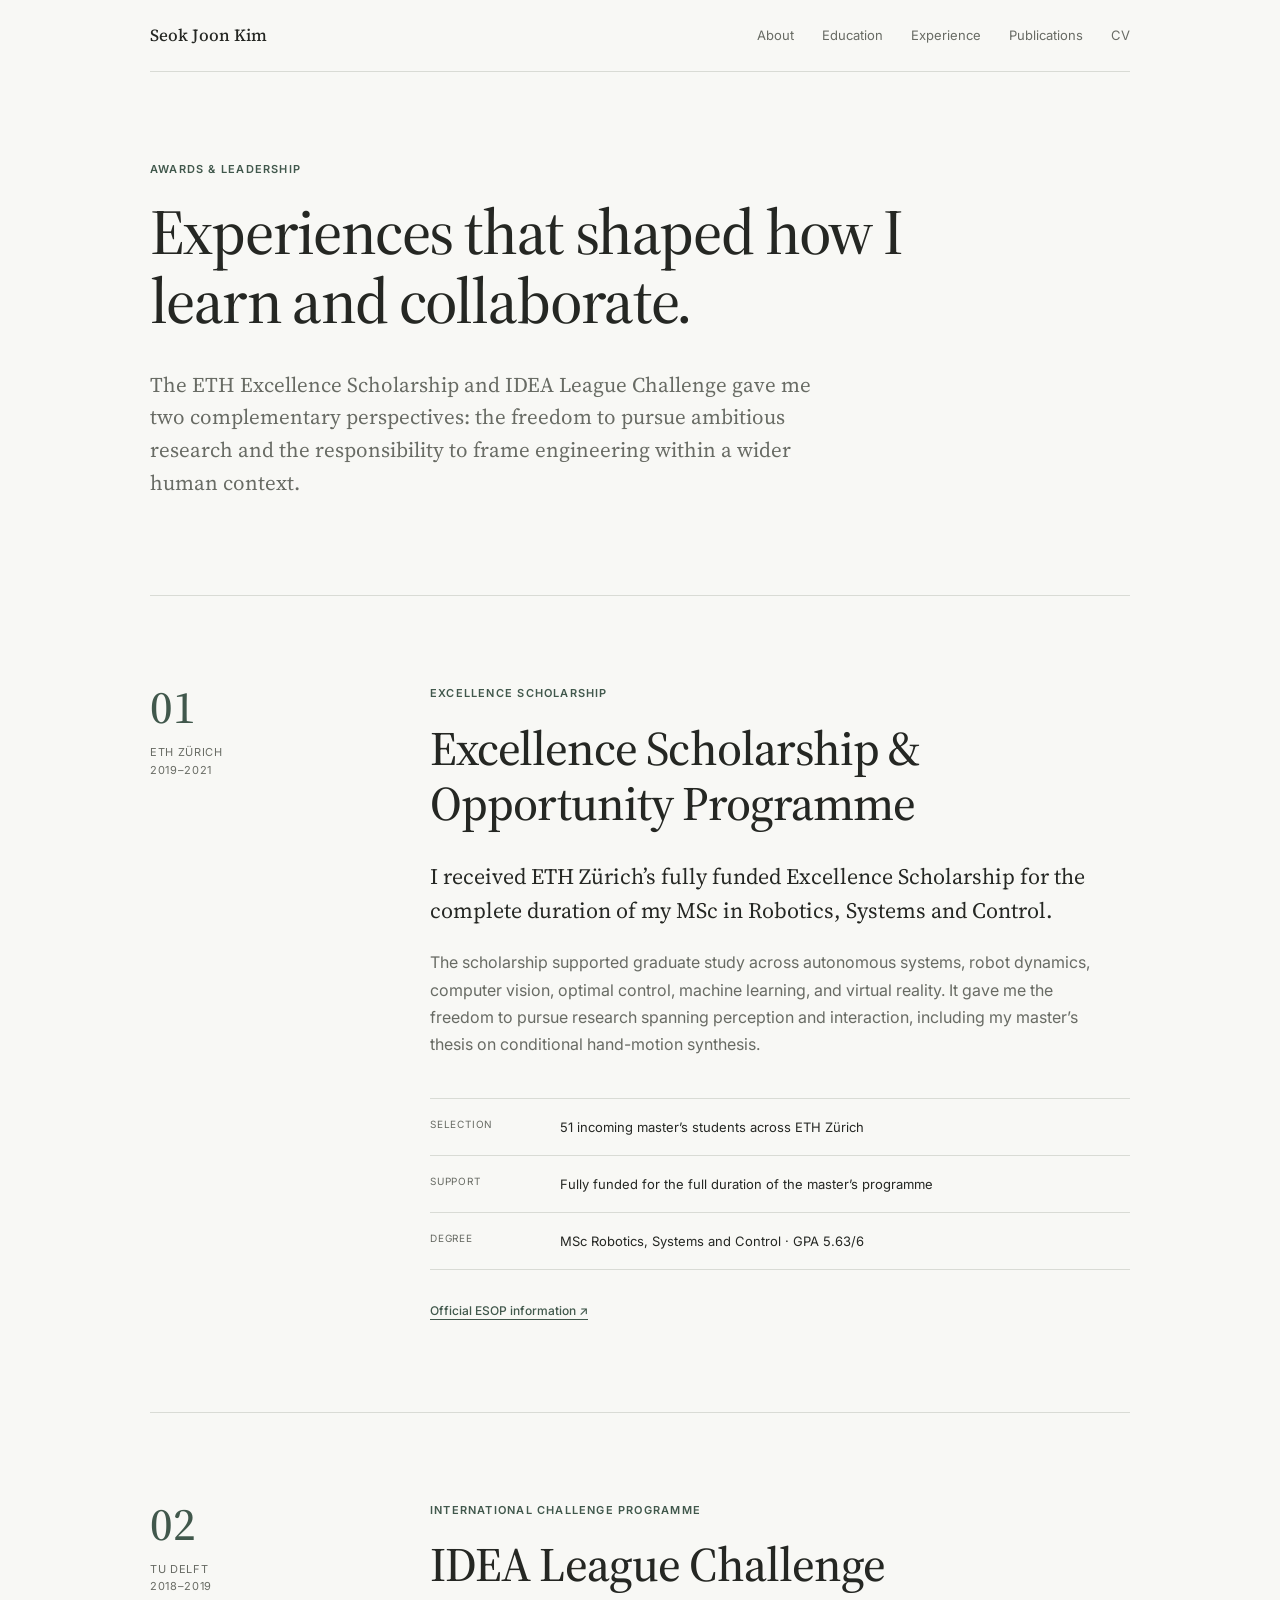
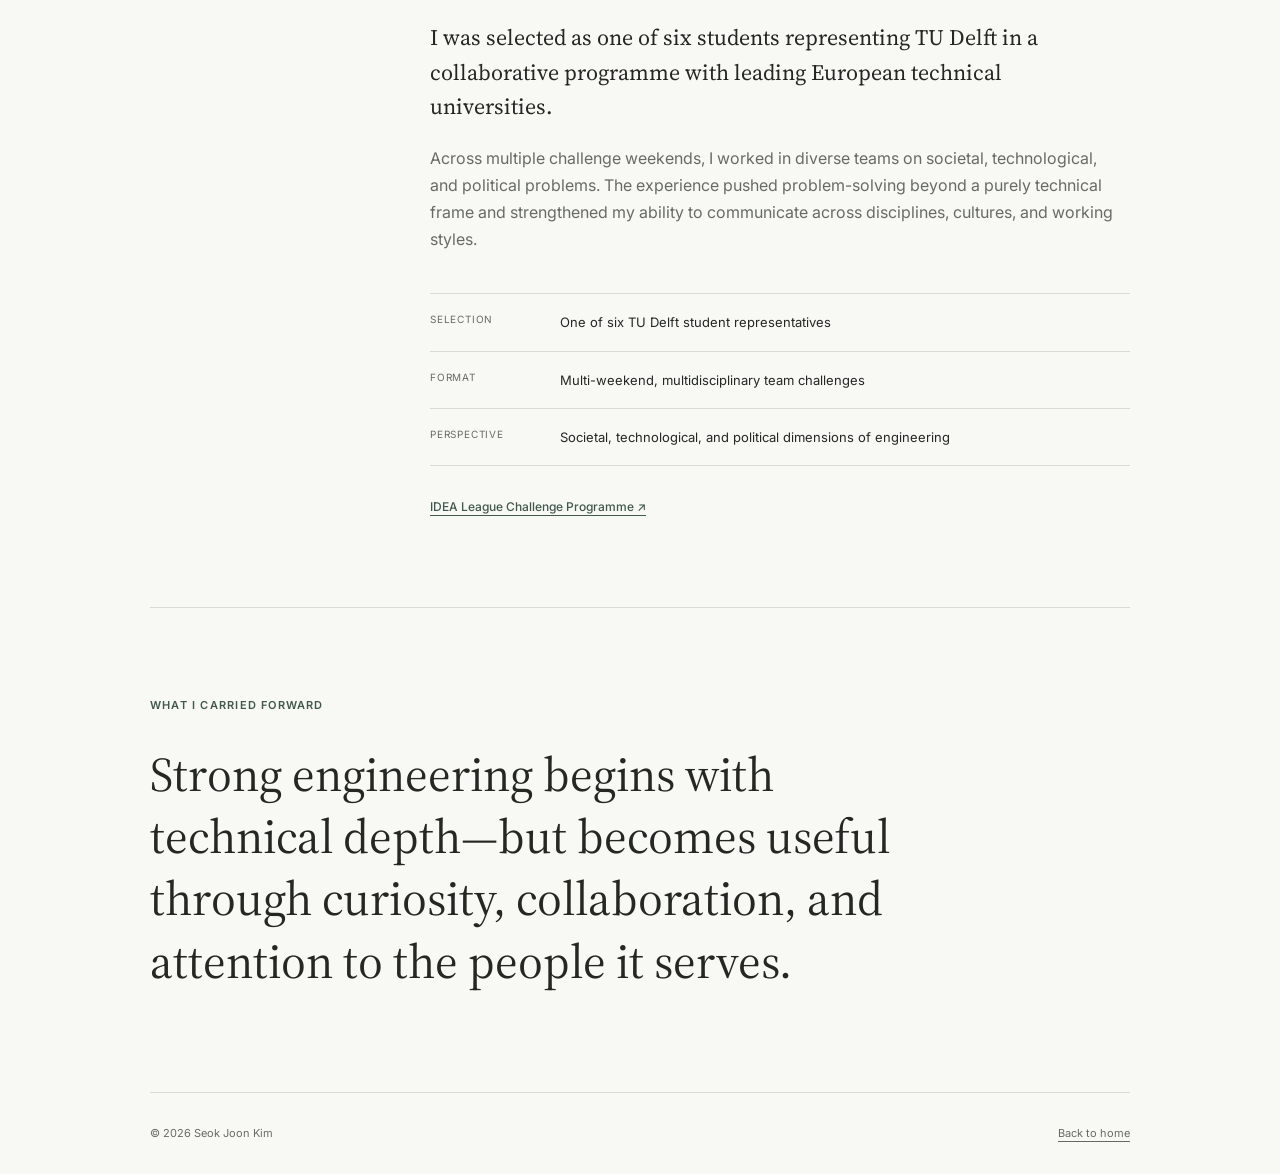
==== awards/index.html @ 3791b3a4 "Add ESOP and IDEA League experience page" ====
<!doctype html>
<html lang="en">
<head>
  <meta charset="utf-8">
  <meta name="viewport" content="width=device-width, initial-scale=1">
  <meta name="description" content="Seok Joon Kim's ETH Excellence Scholarship and IDEA League Challenge experience.">
  <title>Awards &amp; Leadership — Seok Joon Kim</title>
  <link rel="preconnect" href="https://fonts.googleapis.com">
  <link rel="preconnect" href="https://fonts.gstatic.com" crossorigin>
  <link href="https://fonts.googleapis.com/css2?family=Inter:wght@400;500;600&amp;family=Source+Serif+4:opsz,wght@8..60,400;8..60,500;8..60,600&amp;display=swap" rel="stylesheet">
  <link rel="stylesheet" href="../styles.css">
</head>
<body class="awards-page">
  <header class="site-header">
    <a class="wordmark" href="../index.html">Seok Joon Kim</a>
    <button class="menu-button" aria-expanded="false" aria-controls="site-nav">Menu</button>
    <nav id="site-nav" class="site-nav" aria-label="Primary navigation">
      <a href="../index.html#about">About</a>
      <a href="../index.html#education">Education</a>
      <a href="../index.html#experience">Experience</a>
      <a href="../index.html#publications">Publications</a>
      <a href="../Curriculum_Vitae_Robotics_2024.pdf" target="_blank" rel="noreferrer">CV</a>
    </nav>
  </header>

  <main id="top">
    <section class="awards-hero wrap">
      <p class="section-label">Awards &amp; leadership</p>
      <h1>Experiences that shaped how I learn and collaborate.</h1>
      <p class="awards-intro">The ETH Excellence Scholarship and IDEA League Challenge gave me two complementary perspectives: the freedom to pursue ambitious research and the responsibility to frame engineering within a wider human context.</p>
    </section>

    <section id="esop" class="award-story wrap">
      <div class="award-index"><span>01</span><p>ETH Zürich<br>2019–2021</p></div>
      <article class="award-content">
        <p class="section-label">Excellence scholarship</p>
        <h2>Excellence Scholarship &amp; Opportunity Programme</h2>
        <p class="award-lead">I received ETH Zürich’s fully funded Excellence Scholarship for the complete duration of my MSc in Robotics, Systems and Control.</p>
        <p>The scholarship supported graduate study across autonomous systems, robot dynamics, computer vision, optimal control, machine learning, and virtual reality. It gave me the freedom to pursue research spanning perception and interaction, including my master’s thesis on conditional hand-motion synthesis.</p>
        <dl class="award-facts">
          <div><dt>Selection</dt><dd>51 incoming master’s students across ETH Zürich</dd></div>
          <div><dt>Support</dt><dd>Fully funded for the full duration of the master’s programme</dd></div>
          <div><dt>Degree</dt><dd>MSc Robotics, Systems and Control · GPA 5.63/6</dd></div>
        </dl>
        <a class="award-external" href="https://ethz.ch/students/en/studies/financial/scholarships/excellencescholarship.html" target="_blank" rel="noreferrer">Official ESOP information ↗</a>
      </article>
    </section>

    <section id="idea-league" class="award-story wrap">
      <div class="award-index"><span>02</span><p>TU Delft<br>2018–2019</p></div>
      <article class="award-content">
        <p class="section-label">International challenge programme</p>
        <h2>IDEA League Challenge</h2>
        <p class="award-lead">I was selected as one of six students representing TU Delft in a collaborative programme with leading European technical universities.</p>
        <p>Across multiple challenge weekends, I worked in diverse teams on societal, technological, and political problems. The experience pushed problem-solving beyond a purely technical frame and strengthened my ability to communicate across disciplines, cultures, and working styles.</p>
        <dl class="award-facts">
          <div><dt>Selection</dt><dd>One of six TU Delft student representatives</dd></div>
          <div><dt>Format</dt><dd>Multi-weekend, multidisciplinary team challenges</dd></div>
          <div><dt>Perspective</dt><dd>Societal, technological, and political dimensions of engineering</dd></div>
        </dl>
        <a class="award-external" href="https://idealeague.org/students/challenge-programme/" target="_blank" rel="noreferrer">IDEA League Challenge Programme ↗</a>
      </article>
    </section>

    <section class="award-takeaway wrap">
      <p class="section-label">What I carried forward</p>
      <blockquote>Strong engineering begins with technical depth—but becomes useful through curiosity, collaboration, and attention to the people it serves.</blockquote>
    </section>
  </main>

  <footer class="site-footer wrap"><span>© <span id="year"></span> Seok Joon Kim</span><a href="../index.html">Back to home</a></footer>
  <script src="../script.js"></script>
</body>
</html>
---- styles.css ----
:root {
  --background: #f8f8f5;
  --surface: #ffffff;
  --text: #252723;
  --muted: #686b64;
  --line: #d9dbd5;
  --accent: #41584c;
  --serif: "Source Serif 4", Georgia, serif;
  --sans: "Inter", Arial, sans-serif;
}

* { box-sizing: border-box; }
html { scroll-behavior: smooth; }
body {
  margin: 0;
  color: var(--text);
  background: var(--background);
  font: 400 16px/1.7 var(--sans);
  -webkit-font-smoothing: antialiased;
}
a { color: inherit; text-underline-offset: 4px; }
img { display: block; max-width: 100%; }
h1, h2, h3, p, figure { margin-top: 0; }
.wrap { width: min(980px, calc(100% - 48px)); margin-inline: auto; }

.site-header {
  width: min(980px, calc(100% - 48px));
  min-height: 72px;
  margin: 0 auto;
  display: flex;
  align-items: center;
  justify-content: space-between;
  border-bottom: 1px solid var(--line);
}
.wordmark { font: 500 17px/1.2 var(--serif); text-decoration: none; }
.site-nav { display: flex; gap: 28px; font-size: 13px; }
.site-nav a { color: var(--muted); text-decoration: none; }
.site-nav a:hover, .site-nav a:focus-visible { color: var(--text); }
.menu-button {
  display: none;
  padding: 4px 0;
  color: var(--text);
  background: transparent;
  border: 0;
  font: 500 13px var(--sans);
}

.profile {
  padding: 88px 0 96px;
  display: grid;
  grid-template-columns: 245px minmax(0, 1fr);
  gap: clamp(54px, 8vw, 96px);
  align-items: start;
}
.portrait { margin: 0; }
.portrait img {
  width: 100%;
  aspect-ratio: 4 / 5;
  object-fit: cover;
  filter: saturate(.72);
  border-radius: 2px;
}
.section-label {
  margin-bottom: 18px;
  color: var(--accent);
  font-size: 11px;
  font-weight: 600;
  letter-spacing: .11em;
  text-transform: uppercase;
}
.profile h1 {
  margin-bottom: 4px;
  font: 500 clamp(42px, 6vw, 62px)/1.08 var(--serif);
  letter-spacing: -.025em;
}
.role { margin-bottom: 32px; color: var(--muted); font-size: 15px; }
.bio { max-width: 640px; margin-bottom: 16px; }
.profile-links { display: flex; flex-wrap: wrap; gap: 12px 24px; margin-top: 30px; font-size: 13px; }
.profile-links a, .contact a { color: var(--accent); font-weight: 500; }
.affiliation-link { color: var(--accent); }

.section {
  padding: 80px 0;
  display: grid;
  grid-template-columns: 240px minmax(0, 1fr);
  gap: clamp(50px, 8vw, 90px);
  border-top: 1px solid var(--line);
}
.section-intro h2 {
  margin-bottom: 14px;
  font: 500 clamp(30px, 4vw, 38px)/1.2 var(--serif);
  letter-spacing: -.015em;
}
.section-intro > p:last-child { color: var(--muted); font-size: 13px; line-height: 1.6; }
.education-list { border-top: 1px solid var(--line); }
.education-item {
  display: grid;
  grid-template-columns: 105px minmax(0, 1fr);
  gap: 24px;
  padding: 27px 0;
  border-bottom: 1px solid var(--line);
}
.education-date { color: var(--muted); font-size: 13px; }
.education-content { display: grid; grid-template-columns: 34px minmax(0, 1fr); gap: 14px; }
.flag { padding-top: 2px; font-size: 22px; line-height: 1; }
.education-item h3 { margin-bottom: 3px; font: 500 20px/1.4 var(--serif); }
.education-item p { margin-bottom: 0; font-size: 14px; }
.education-item .detail { color: var(--muted); }
.education-map { margin: 34px 0 0; }
.education-map-canvas { position: relative; overflow: hidden; background: #eef0ec; border: 1px solid var(--line); }
.education-map-canvas > img { display: block; width: 100%; height: auto; filter: grayscale(1); opacity: .55; }
.education-map-canvas > svg { position: absolute; inset: 0; display: block; width: 100%; height: 100%; }
.education-map figcaption { margin-top: 9px; color: var(--muted); font-size: 10px; line-height: 1.55; }
.education-map figcaption a { color: var(--accent); }
.map-route { fill: none; stroke: var(--accent); stroke-width: 3; stroke-linecap: round; stroke-dasharray: 8 7; }
.education-map marker path { fill: var(--accent); }
.map-point circle { fill: var(--accent); }
.map-point .map-ring { fill: none; stroke: var(--accent); stroke-width: 1.5; opacity: .45; }
.map-point text { fill: var(--text); paint-order: stroke; stroke: var(--background); stroke-width: 5px; stroke-linejoin: round; }
.map-point .map-city { font: 600 16px var(--sans); }
.map-point .map-year { fill: var(--muted); font: 500 12px var(--sans); }

.experience-list { border-top: 1px solid var(--line); }
.experience-item {
  display: grid;
  grid-template-columns: 105px minmax(0, 1fr);
  gap: 24px;
  padding: 27px 0;
  border-bottom: 1px solid var(--line);
}
.experience-date { color: var(--muted); font-size: 13px; }
.experience-item h3 { margin-bottom: 3px; font: 500 20px/1.4 var(--serif); }
.experience-item p { margin-bottom: 2px; font-size: 14px; }
.experience-item .detail { color: var(--muted); font-size: 13px; }
.experience-context { color: var(--muted); }

.publications-section { align-items: start; }
.publication-list { border-top: 1px solid var(--line); }
.publication-item {
  display: grid;
  grid-template-columns: 52px minmax(0, 1fr) auto;
  gap: 22px;
  padding: 26px 0 28px;
  border-bottom: 1px solid var(--line);
}
.publication-year { padding-top: 4px; color: var(--muted); font-size: 12px; }
.publication-main h3 { margin-bottom: 8px; font: 500 20px/1.35 var(--serif); }
.publication-main h3 a { text-decoration: none; }
.publication-main h3 a:hover, .publication-main h3 a:focus-visible { color: var(--accent); text-decoration: underline; }
.publication-main p { margin-bottom: 3px; color: var(--muted); font-size: 12px; line-height: 1.55; }
.publication-main .publication-venue { color: var(--text); }
.publication-main strong { color: var(--text); font-weight: 600; }
.inline-link { display: inline-block; margin-top: 6px; color: var(--accent); font-size: 11px; font-weight: 500; }
.status { display: inline-block; padding: 1px 6px; border: 1px solid var(--line); border-radius: 999px; font-size: 10px; font-weight: 600; letter-spacing: .04em; text-transform: uppercase; }
.publication-open { align-self: start; padding-top: 3px; color: var(--accent); font-size: 12px; font-weight: 500; }

.contact {
  padding: 64px 0 72px;
  border-top: 1px solid var(--line);
}
.contact p:last-child { max-width: 620px; margin: 0; }
.site-footer {
  min-height: 82px;
  display: flex;
  justify-content: space-between;
  align-items: center;
  border-top: 1px solid var(--line);
  color: var(--muted);
  font-size: 11px;
}

/* Individual publication pages */
.project-page .site-header { width: min(900px, calc(100% - 48px)); }
.project-page .wrap { width: min(900px, calc(100% - 48px)); }
.project-hero { padding: 88px 0 62px; }
.project-hero h1 {
  max-width: 850px;
  margin: 0 0 38px;
  font: 500 clamp(40px, 6vw, 64px)/1.08 var(--serif);
  letter-spacing: -.025em;
}
.eyebrow { margin-bottom: 18px; color: var(--accent); font-size: 11px; font-weight: 600; letter-spacing: .1em; text-transform: uppercase; }
.project-summary {
  display: grid;
  grid-template-columns: 1.25fr .75fr;
  gap: 70px;
  padding-top: 26px;
  border-top: 1px solid var(--line);
}
.project-summary .lead { font: 400 23px/1.5 var(--serif); }
.project-facts { margin: 0; }
.project-facts div { padding: 9px 0; border-bottom: 1px solid var(--line); }
.project-facts dt { margin-bottom: 3px; color: var(--muted); font-size: 10px; letter-spacing: .07em; text-transform: uppercase; }
.project-facts dd { margin: 0; font-size: 12px; line-height: 1.55; }
.paper-stage { padding: 64px 24px; background: #ecece7; border-block: 1px solid var(--line); }
.paper-stage img { max-height: 720px; margin: auto; box-shadow: 0 8px 28px rgba(30, 35, 30, .12); }
.project-body { padding: 78px 0 90px; }
.project-body-grid { display: grid; grid-template-columns: 170px minmax(0, 1fr); gap: 60px; }
.project-body h2 { margin-bottom: 24px; font: 500 clamp(30px, 4vw, 40px)/1.2 var(--serif); }
.project-body-text .lead { color: var(--text); font: 400 21px/1.55 var(--serif); }
.project-body-text p { color: var(--muted); }
.contributions { margin: 45px 0; border-top: 1px solid var(--line); }
.contribution { display: grid; grid-template-columns: 38px 1fr; padding: 20px 0; border-bottom: 1px solid var(--line); }
.contribution > span { color: var(--muted); font-size: 11px; }
.contribution h3 { margin-bottom: 4px; font: 500 18px/1.4 var(--serif); }
.contribution p { margin: 0; font-size: 13px; }
.project-actions { display: flex; flex-wrap: wrap; gap: 10px; }
.button {
  min-height: 42px;
  padding: 9px 14px;
  display: inline-flex;
  align-items: center;
  border: 1px solid var(--text);
  color: var(--text);
  background: transparent;
  font-size: 12px;
  font-weight: 500;
  text-decoration: none;
}
.button-dark { color: white; background: var(--text); }
.project-note { padding: 32px; background: var(--surface); border: 1px solid var(--line); }
.project-note p:last-child { margin-bottom: 0; }
.project-status { display: inline-block; margin-left: 7px; padding: 3px 8px; border: 1px solid var(--line); border-radius: 999px; color: var(--text); font-size: 10px; letter-spacing: .04em; }
.figure-section { padding: 78px 0; border-top: 1px solid var(--line); }
.figure-section-header { display: grid; grid-template-columns: 170px minmax(0, 1fr); gap: 60px; margin-bottom: 44px; }
.figure-section-header h2 { margin-bottom: 10px; font: 500 clamp(30px, 4vw, 40px)/1.2 var(--serif); }
.figure-section-header p:last-child { margin-bottom: 0; color: var(--muted); }
.project-figure { margin: 0 0 42px; overflow: hidden; background: var(--surface); border: 1px solid var(--line); }
.project-figure img { width: 100%; height: auto; }
.project-figure figcaption { padding: 15px 18px 17px; color: var(--muted); font-size: 12px; line-height: 1.55; }
.project-figure figcaption strong { color: var(--text); font-weight: 600; }
.figure-analysis { padding: 17px 18px 19px; border-top: 1px solid var(--line); }
.figure-analysis p { margin: 0; color: var(--muted); font-size: 12px; line-height: 1.65; }
.figure-grid { display: grid; grid-template-columns: repeat(2, minmax(0, 1fr)); gap: 24px; }
.figure-grid .project-figure { margin-bottom: 0; }
.key-results { display: grid; grid-template-columns: repeat(3, 1fr); margin: 42px 0; border-block: 1px solid var(--line); }
.key-result { padding: 20px 18px 20px 0; }
.key-result strong { display: block; margin-bottom: 3px; font: 500 25px var(--serif); }
.key-result span { display: block; color: var(--muted); font-size: 11px; line-height: 1.45; }

/* Awards and leadership */
.awards-hero { padding: 88px 0 96px; }
.awards-hero h1 {
  max-width: 850px;
  margin-bottom: 34px;
  font: 500 clamp(42px, 6vw, 64px)/1.08 var(--serif);
  letter-spacing: -.025em;
}
.awards-intro { max-width: 690px; margin: 0; color: var(--muted); font: 400 21px/1.55 var(--serif); }
.award-story {
  padding: 88px 0;
  display: grid;
  grid-template-columns: 190px minmax(0, 1fr);
  gap: clamp(50px, 8vw, 90px);
  border-top: 1px solid var(--line);
  scroll-margin-top: 24px;
}
.award-index span { display: block; margin-bottom: 14px; color: var(--accent); font: 500 46px/1 var(--serif); }
.award-index p { color: var(--muted); font-size: 11px; line-height: 1.6; text-transform: uppercase; letter-spacing: .06em; }
.award-content h2 { max-width: 660px; margin-bottom: 28px; font: 500 clamp(32px, 4.6vw, 48px)/1.15 var(--serif); letter-spacing: -.02em; }
.award-lead { max-width: 680px; color: var(--text); font: 400 22px/1.55 var(--serif); }
.award-content > p:not(.section-label):not(.award-lead) { max-width: 690px; color: var(--muted); }
.award-facts { margin: 40px 0 26px; border-top: 1px solid var(--line); }
.award-facts div { display: grid; grid-template-columns: 105px minmax(0, 1fr); gap: 25px; padding: 17px 0; border-bottom: 1px solid var(--line); }
.award-facts dt { color: var(--muted); font-size: 10px; letter-spacing: .08em; text-transform: uppercase; }
.award-facts dd { margin: 0; font-size: 13px; }
.award-external { color: var(--accent); font-size: 12px; font-weight: 500; }
.award-takeaway { padding: 88px 0 100px; border-top: 1px solid var(--line); }
.award-takeaway blockquote { max-width: 790px; margin: 28px 0 0; font: 400 clamp(30px, 4.5vw, 48px)/1.3 var(--serif); }

@media (max-width: 760px) {
  .wrap, .site-header, .project-page .wrap, .project-page .site-header { width: min(100% - 32px, 980px); }
  .site-header { min-height: 64px; position: relative; }
  .menu-button { display: block; }
  .site-nav {
    display: none;
    position: absolute;
    top: 64px;
    left: -16px;
    right: -16px;
    z-index: 10;
    padding: 20px 16px;
    flex-direction: column;
    gap: 16px;
    background: var(--background);
    border-bottom: 1px solid var(--line);
  }
  .site-nav.open { display: flex; }
  .profile { padding: 62px 0 68px; grid-template-columns: 1fr; gap: 38px; }
  .portrait { width: min(230px, 72%); }
  .section { padding: 62px 0; grid-template-columns: 1fr; gap: 28px; }
  .education-item, .experience-item { grid-template-columns: 80px minmax(0, 1fr); gap: 16px; }
  .publication-item { grid-template-columns: 42px minmax(0, 1fr); gap: 14px; }
  .publication-open { display: none; }
  .project-hero { padding: 60px 0 46px; }
  .project-summary, .project-body-grid, .figure-section-header { grid-template-columns: 1fr; gap: 26px; }
  .paper-stage { padding: 38px 16px; }
  .project-body { padding: 62px 0 72px; }
  .figure-section { padding: 62px 0; }
  .figure-grid, .key-results { grid-template-columns: 1fr; }
  .key-result { border-bottom: 1px solid var(--line); }
  .awards-hero { padding: 62px 0 68px; }
  .award-story { padding: 62px 0; grid-template-columns: 1fr; gap: 28px; }
  .award-index { display: flex; align-items: baseline; gap: 18px; }
  .award-index span { margin-bottom: 0; }
  .award-index p { margin: 0; }
  .award-facts div { grid-template-columns: 80px minmax(0, 1fr); gap: 16px; }
  .award-takeaway { padding: 62px 0 72px; }
}

@media (prefers-reduced-motion: reduce) {
  html { scroll-behavior: auto; }
}
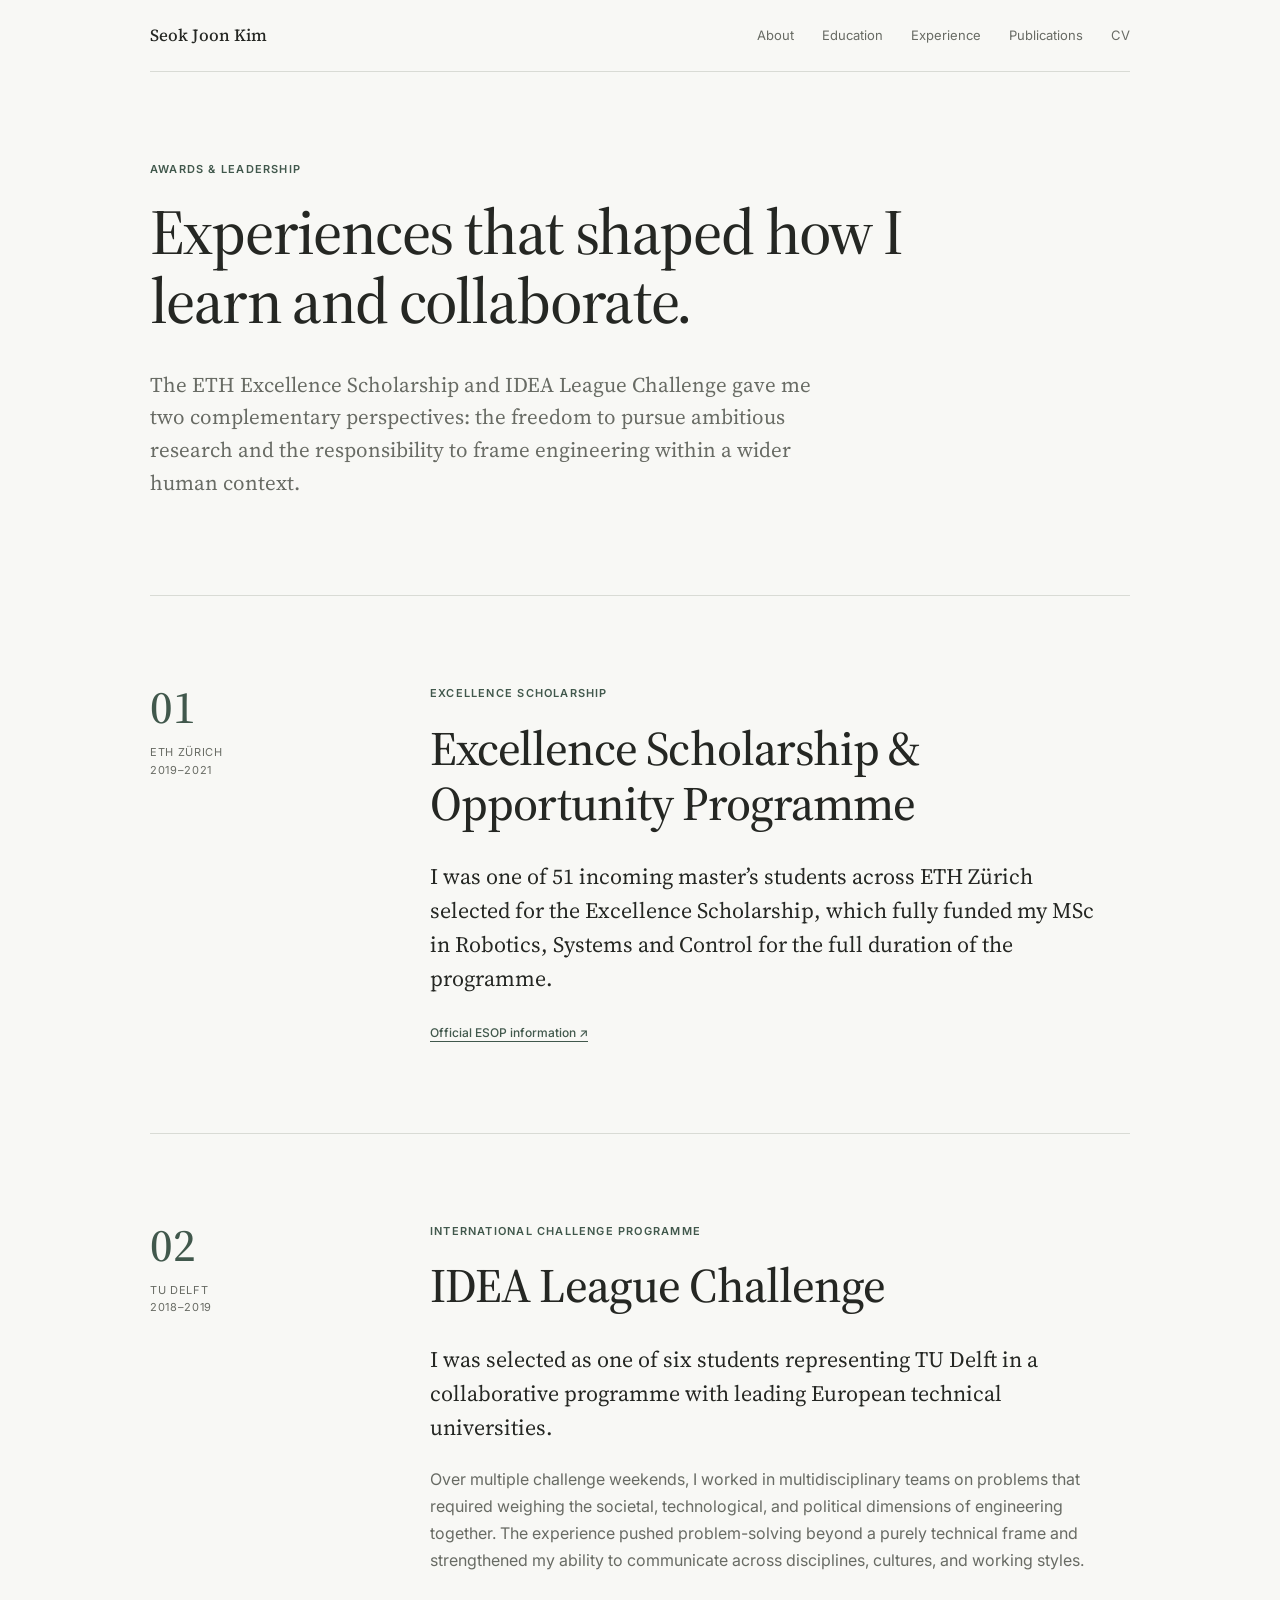
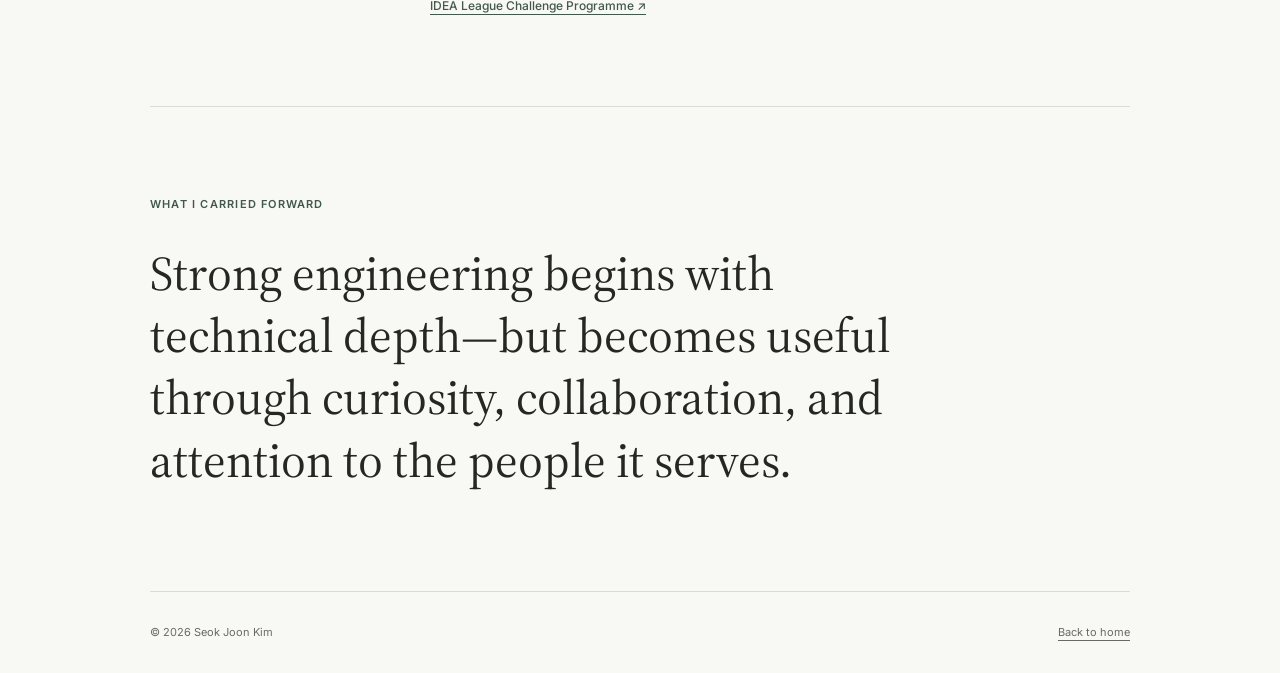
==== commit d0e7889f: "Add compact summaries, panoramic walkthrough, and tidy awards page - Tool-aware collision avoidance " ====
--- a/awards/index.html
+++ b/awards/index.html
@@ -35,13 +35,7 @@
       <article class="award-content">
         <p class="section-label">Excellence scholarship</p>
         <h2>Excellence Scholarship &amp; Opportunity Programme</h2>
-        <p class="award-lead">I received ETH Zürich’s fully funded Excellence Scholarship for the complete duration of my MSc in Robotics, Systems and Control.</p>
-        <p>The scholarship supported graduate study across autonomous systems, robot dynamics, computer vision, optimal control, machine learning, and virtual reality. It gave me the freedom to pursue research spanning perception and interaction, including my master’s thesis on conditional hand-motion synthesis.</p>
-        <dl class="award-facts">
-          <div><dt>Selection</dt><dd>51 incoming master’s students across ETH Zürich</dd></div>
-          <div><dt>Support</dt><dd>Fully funded for the full duration of the master’s programme</dd></div>
-          <div><dt>Degree</dt><dd>MSc Robotics, Systems and Control · GPA 5.63/6</dd></div>
-        </dl>
+        <p class="award-lead">I was one of 51 incoming master’s students across ETH Zürich selected for the Excellence Scholarship, which fully funded my MSc in Robotics, Systems and Control for the full duration of the programme.</p>
         <a class="award-external" href="https://ethz.ch/students/en/studies/financial/scholarships/excellencescholarship.html" target="_blank" rel="noreferrer">Official ESOP information ↗</a>
       </article>
     </section>
@@ -52,12 +46,7 @@
         <p class="section-label">International challenge programme</p>
         <h2>IDEA League Challenge</h2>
         <p class="award-lead">I was selected as one of six students representing TU Delft in a collaborative programme with leading European technical universities.</p>
-        <p>Across multiple challenge weekends, I worked in diverse teams on societal, technological, and political problems. The experience pushed problem-solving beyond a purely technical frame and strengthened my ability to communicate across disciplines, cultures, and working styles.</p>
-        <dl class="award-facts">
-          <div><dt>Selection</dt><dd>One of six TU Delft student representatives</dd></div>
-          <div><dt>Format</dt><dd>Multi-weekend, multidisciplinary team challenges</dd></div>
-          <div><dt>Perspective</dt><dd>Societal, technological, and political dimensions of engineering</dd></div>
-        </dl>
+        <p>Over multiple challenge weekends, I worked in multidisciplinary teams on problems that required weighing the societal, technological, and political dimensions of engineering together. The experience pushed problem-solving beyond a purely technical frame and strengthened my ability to communicate across disciplines, cultures, and working styles.</p>
         <a class="award-external" href="https://idealeague.org/students/challenge-programme/" target="_blank" rel="noreferrer">IDEA League Challenge Programme ↗</a>
       </article>
     </section>
--- a/styles.css
+++ b/styles.css
@@ -108,7 +108,7 @@
 .education-item .detail { color: var(--muted); }
 .education-map { margin: 34px 0 0; }
 .education-map-canvas { position: relative; overflow: hidden; background: #eef0ec; border: 1px solid var(--line); }
-.education-map-canvas > img { display: block; width: 100%; height: auto; filter: grayscale(1); opacity: .55; }
+.education-map-canvas > img { display: block; width: 100%; height: auto; opacity: .9; }
 .education-map-canvas > svg { position: absolute; inset: 0; display: block; width: 100%; height: 100%; }
 .education-map figcaption { margin-top: 9px; color: var(--muted); font-size: 10px; line-height: 1.55; }
 .education-map figcaption a { color: var(--accent); }
@@ -267,6 +267,43 @@
 .award-external { color: var(--accent); font-size: 12px; font-weight: 500; }
 .award-takeaway { padding: 88px 0 100px; border-top: 1px solid var(--line); }
 .award-takeaway blockquote { max-width: 790px; margin: 28px 0 0; font: 400 clamp(30px, 4.5vw, 48px)/1.3 var(--serif); }
+
+/* Paper walkthrough (project pages structured like a paper) */
+.project-links { display: flex; flex-wrap: wrap; gap: 10px; margin-top: 34px; }
+.paper-toc { border-block: 1px solid var(--line); background: var(--surface); }
+.paper-toc ol { display: flex; flex-wrap: wrap; gap: 6px 30px; margin: 0 auto; padding: 15px 0; list-style: none; font-size: 12px; counter-reset: toc; }
+.paper-toc li { counter-increment: toc; }
+.paper-toc li::before { content: counter(toc) "  "; color: var(--accent); font-weight: 600; }
+.paper-toc a { color: var(--muted); text-decoration: none; }
+.paper-toc a:hover, .paper-toc a:focus-visible { color: var(--text); text-decoration: underline; }
+.paper-section { padding: 72px 0; border-top: 1px solid var(--line); scroll-margin-top: 12px; }
+.paper-section:first-of-type { border-top: 0; }
+.paper-grid { display: grid; grid-template-columns: 170px minmax(0, 1fr); gap: 60px; }
+.paper-index span { display: block; margin-bottom: 10px; color: var(--accent); font: 500 34px/1 var(--serif); }
+.paper-index p { color: var(--muted); font-size: 11px; letter-spacing: .07em; text-transform: uppercase; }
+.paper-content h2 { margin-bottom: 22px; font: 500 clamp(28px, 3.6vw, 36px)/1.2 var(--serif); letter-spacing: -.01em; }
+.paper-content h3 { margin: 38px 0 10px; font: 500 20px/1.4 var(--serif); }
+.paper-content > p, .paper-content li { color: var(--muted); }
+.paper-content > p.lead { color: var(--text); font: 400 20px/1.55 var(--serif); }
+.paper-content > ul { padding-left: 20px; }
+.paper-content li { margin-bottom: 6px; }
+.paper-content li strong, .paper-content p strong { color: var(--text); font-weight: 600; }
+.paper-content .project-figure { margin: 30px 0; }
+.paper-content .figure-grid { margin: 30px 0; }
+.paper-content .figure-grid .project-figure { margin: 0; }
+.figure-grid-4 { grid-template-columns: repeat(4, minmax(0, 1fr)); gap: 14px; }
+.project-figure.narrow { max-width: 560px; margin-inline: auto; }
+.project-figure.small { max-width: 400px; }
+.paper-content .figure-grid { align-items: start; }
+.table-wrap { margin: 28px 0; overflow-x: auto; }
+.result-table { width: 100%; border-collapse: collapse; font-size: 12px; line-height: 1.5; }
+.result-table caption { padding-bottom: 10px; color: var(--muted); font-size: 12px; text-align: left; caption-side: top; }
+.result-table caption strong { color: var(--text); font-weight: 600; }
+.result-table th, .result-table td { padding: 8px 10px; border-bottom: 1px solid var(--line); text-align: right; white-space: nowrap; }
+.result-table th:first-child, .result-table td:first-child { text-align: left; }
+.result-table thead th { color: var(--muted); font-size: 10px; font-weight: 600; letter-spacing: .05em; text-transform: uppercase; border-bottom: 1px solid var(--text); }
+.result-table tr.highlight td { color: var(--text); font-weight: 600; background: #f1f3ee; }
+.citation { margin: 22px 0 0; padding: 18px 20px; overflow-x: auto; color: var(--text); background: var(--surface); border: 1px solid var(--line); font: 12px/1.6 ui-monospace, SFMono-Regular, Menlo, monospace; }
 
 @media (max-width: 760px) {
   .wrap, .site-header, .project-page .wrap, .project-page .site-header { width: min(100% - 32px, 980px); }
@@ -298,6 +335,12 @@
   .project-body { padding: 62px 0 72px; }
   .figure-section { padding: 62px 0; }
   .figure-grid, .key-results { grid-template-columns: 1fr; }
+  .figure-grid-4 { grid-template-columns: repeat(2, minmax(0, 1fr)); }
+  .paper-section { padding: 54px 0; }
+  .paper-grid { grid-template-columns: 1fr; gap: 18px; }
+  .paper-index { display: flex; align-items: baseline; gap: 14px; }
+  .paper-index span { margin-bottom: 0; }
+  .paper-index p { margin: 0; }
   .key-result { border-bottom: 1px solid var(--line); }
   .awards-hero { padding: 62px 0 68px; }
   .award-story { padding: 62px 0; grid-template-columns: 1fr; gap: 28px; }
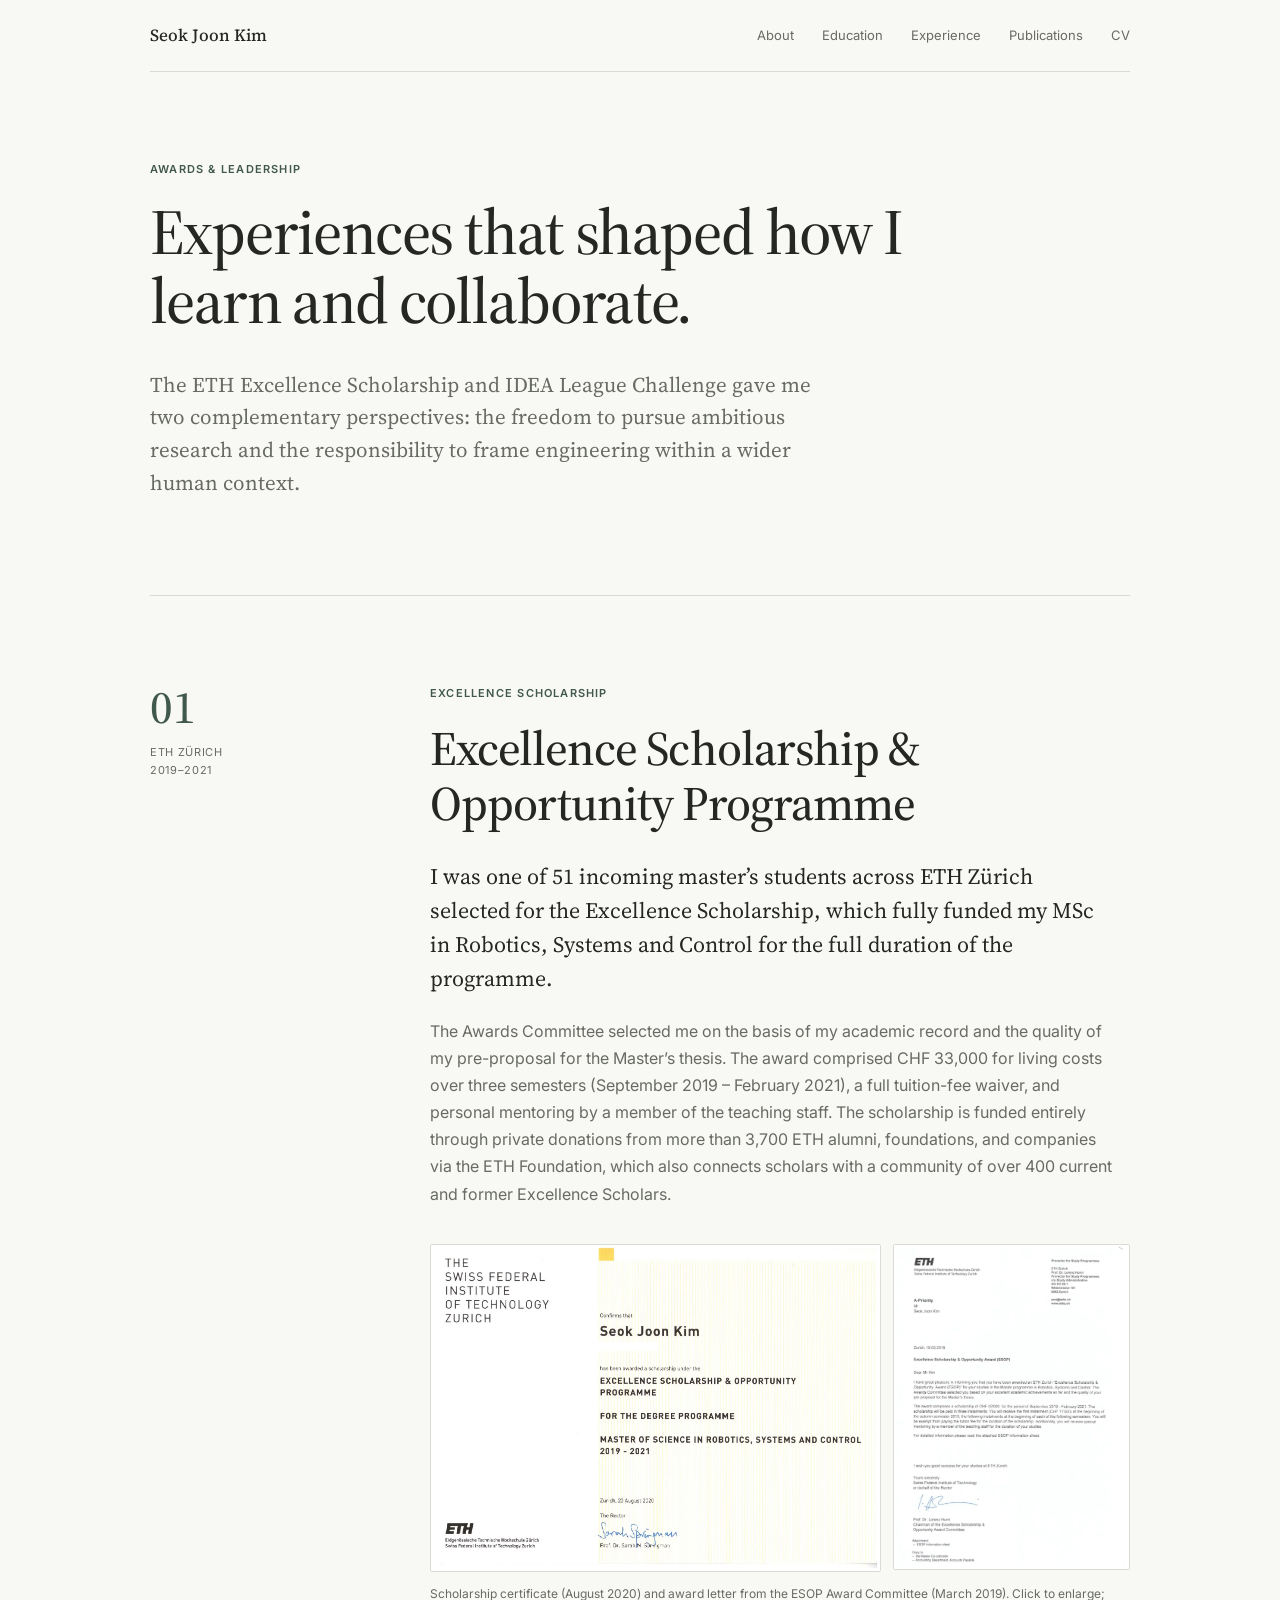
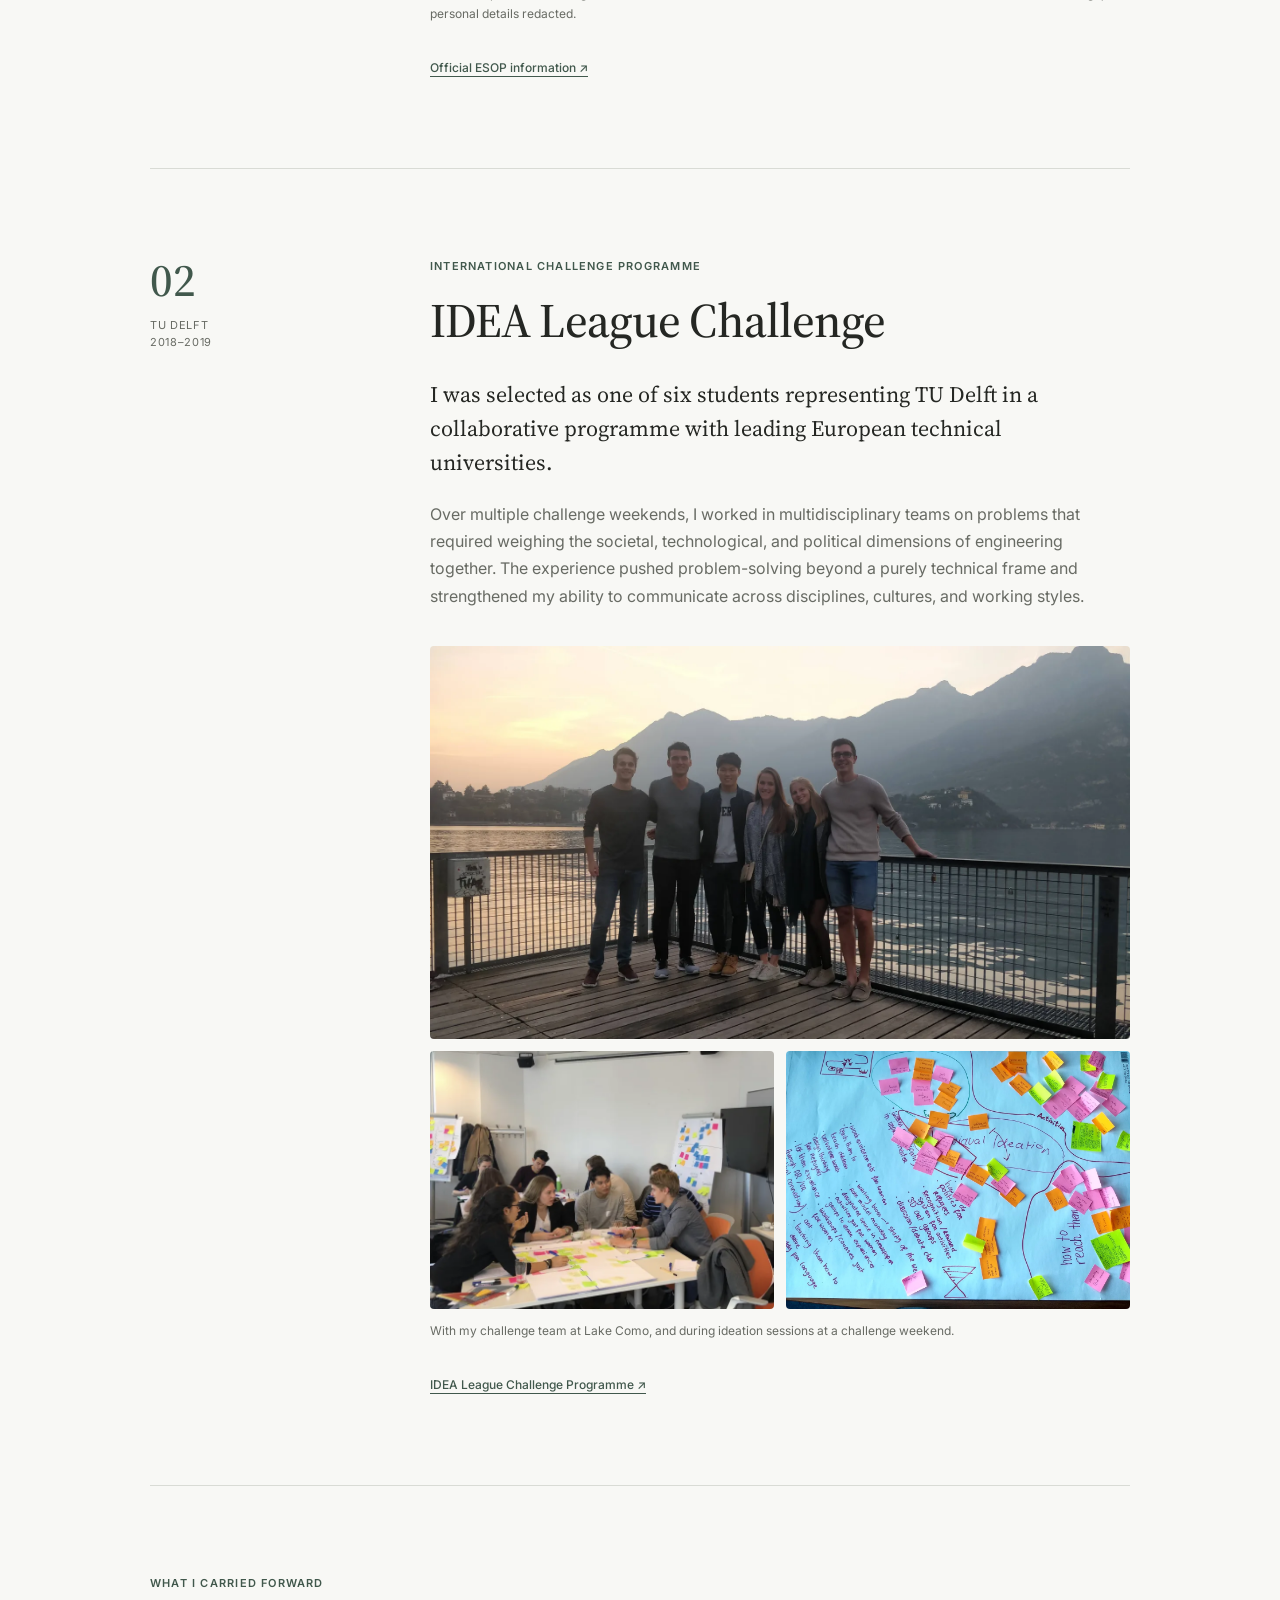
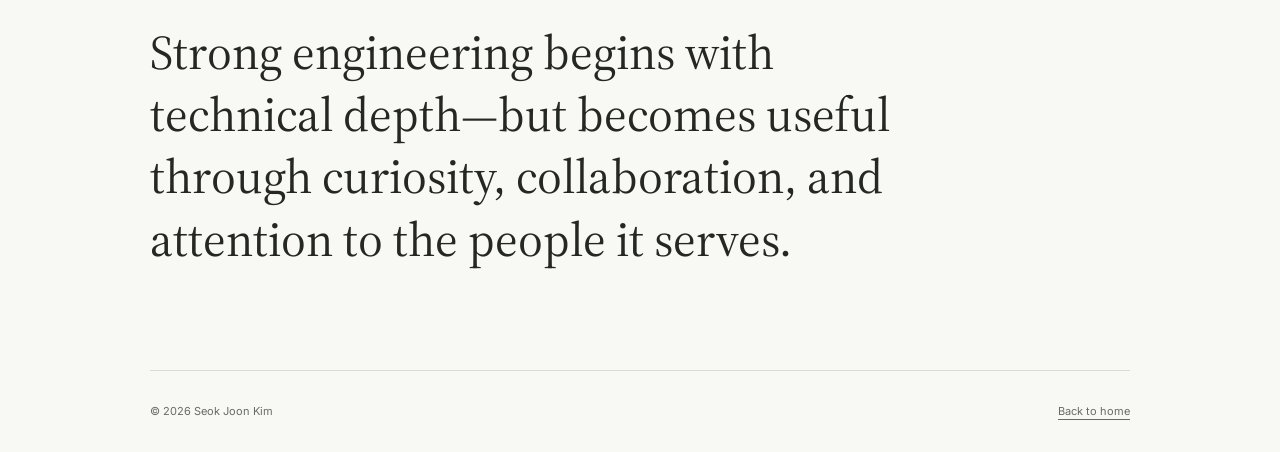
==== commit 6f1efe57: "Add IDEA League photos and ESOP documents to awards page Co-Authored-By: Claude Opus 5.5 <noreply@an" ====
--- a/awards/index.html
+++ b/awards/index.html
@@ -36,6 +36,12 @@
         <p class="section-label">Excellence scholarship</p>
         <h2>Excellence Scholarship &amp; Opportunity Programme</h2>
         <p class="award-lead">I was one of 51 incoming master’s students across ETH Zürich selected for the Excellence Scholarship, which fully funded my MSc in Robotics, Systems and Control for the full duration of the programme.</p>
+        <p>The Awards Committee selected me on the basis of my academic record and the quality of my pre-proposal for the Master’s thesis. The award comprised CHF 33,000 for living costs over three semesters (September 2019 – February 2021), a full tuition-fee waiver, and personal mentoring by a member of the teaching staff. The scholarship is funded entirely through private donations from more than 3,700 ETH alumni, foundations, and companies via the ETH Foundation, which also connects scholars with a community of over 400 current and former Excellence Scholars.</p>
+        <figure class="award-gallery award-docs">
+          <a href="../projects/esop/certificate.webp" target="_blank" rel="noreferrer"><img src="../projects/esop/certificate.webp" alt="ETH Zürich certificate confirming the Excellence Scholarship &amp; Opportunity Programme award for the MSc in Robotics, Systems and Control, 2019–2021" loading="lazy"></a>
+          <a href="../projects/esop/award-letter.webp" target="_blank" rel="noreferrer"><img src="../projects/esop/award-letter.webp" alt="ETH Zürich award letter for the Excellence Scholarship &amp; Opportunity Award, March 2019" loading="lazy"></a>
+          <figcaption>Scholarship certificate (August 2020) and award letter from the ESOP Award Committee (March 2019). Click to enlarge; personal details redacted.</figcaption>
+        </figure>
         <a class="award-external" href="https://ethz.ch/students/en/studies/financial/scholarships/excellencescholarship.html" target="_blank" rel="noreferrer">Official ESOP information ↗</a>
       </article>
     </section>
@@ -47,6 +53,12 @@
         <h2>IDEA League Challenge</h2>
         <p class="award-lead">I was selected as one of six students representing TU Delft in a collaborative programme with leading European technical universities.</p>
         <p>Over multiple challenge weekends, I worked in multidisciplinary teams on problems that required weighing the societal, technological, and political dimensions of engineering together. The experience pushed problem-solving beyond a purely technical frame and strengthened my ability to communicate across disciplines, cultures, and working styles.</p>
+        <figure class="award-gallery">
+          <img class="wide" src="../projects/idealeague/lake_como.webp" alt="IDEA League Challenge team at Lake Como at sunset" loading="lazy">
+          <img src="../projects/idealeague/discussion.webp" alt="Team discussion around a table covered in sticky notes" loading="lazy">
+          <img src="../projects/idealeague/notes.webp" alt="Ideation poster with sticky notes and mind map" loading="lazy">
+          <figcaption>With my challenge team at Lake Como, and during ideation sessions at a challenge weekend.</figcaption>
+        </figure>
         <a class="award-external" href="https://idealeague.org/students/challenge-programme/" target="_blank" rel="noreferrer">IDEA League Challenge Programme ↗</a>
       </article>
     </section>
--- a/styles.css
+++ b/styles.css
@@ -354,3 +354,15 @@
 @media (prefers-reduced-motion: reduce) {
   html { scroll-behavior: auto; }
 }
+
+/* Award photo gallery */
+.award-gallery { display: grid; padding: 0; grid-template-columns: 1fr 1fr; gap: 12px; max-width: 760px; margin: 36px 0 28px; }
+.award-gallery img { display: block; width: 100%; aspect-ratio: 4 / 3; object-fit: cover; border-radius: 4px; }
+.award-gallery .wide { grid-column: 1 / -1; }
+.award-gallery img.wide { aspect-ratio: 16 / 9; }
+.award-gallery figcaption { grid-column: 1 / -1; color: var(--muted); font-size: 12px; }
+@media (max-width: 720px) { .award-gallery { grid-template-columns: 1fr; } }
+.award-docs { grid-template-columns: 1.9fr 1fr; align-items: start; }
+.award-docs img { aspect-ratio: auto; object-fit: contain; border: 1px solid var(--line); border-radius: 2px; }
+@media (max-width: 720px) { .award-docs { grid-template-columns: 1fr; } }
+.award-gallery a { display: block; }
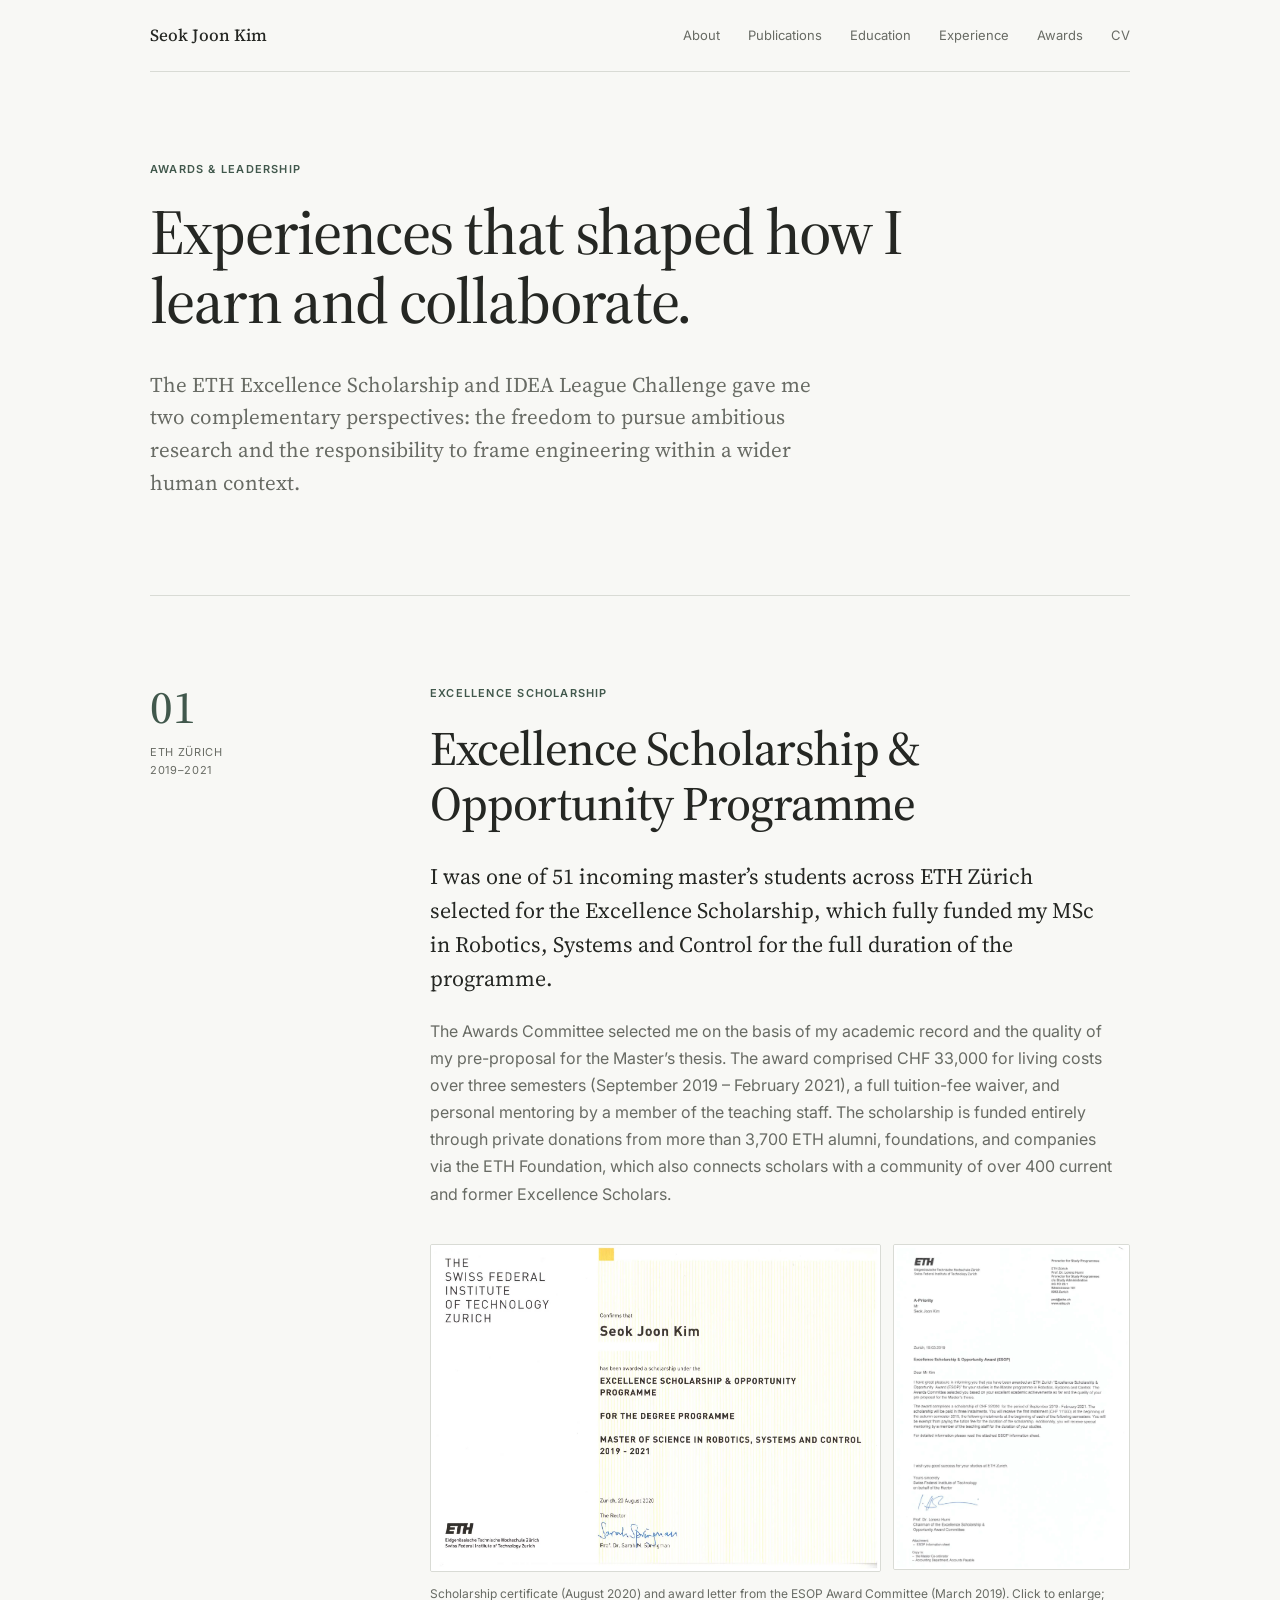
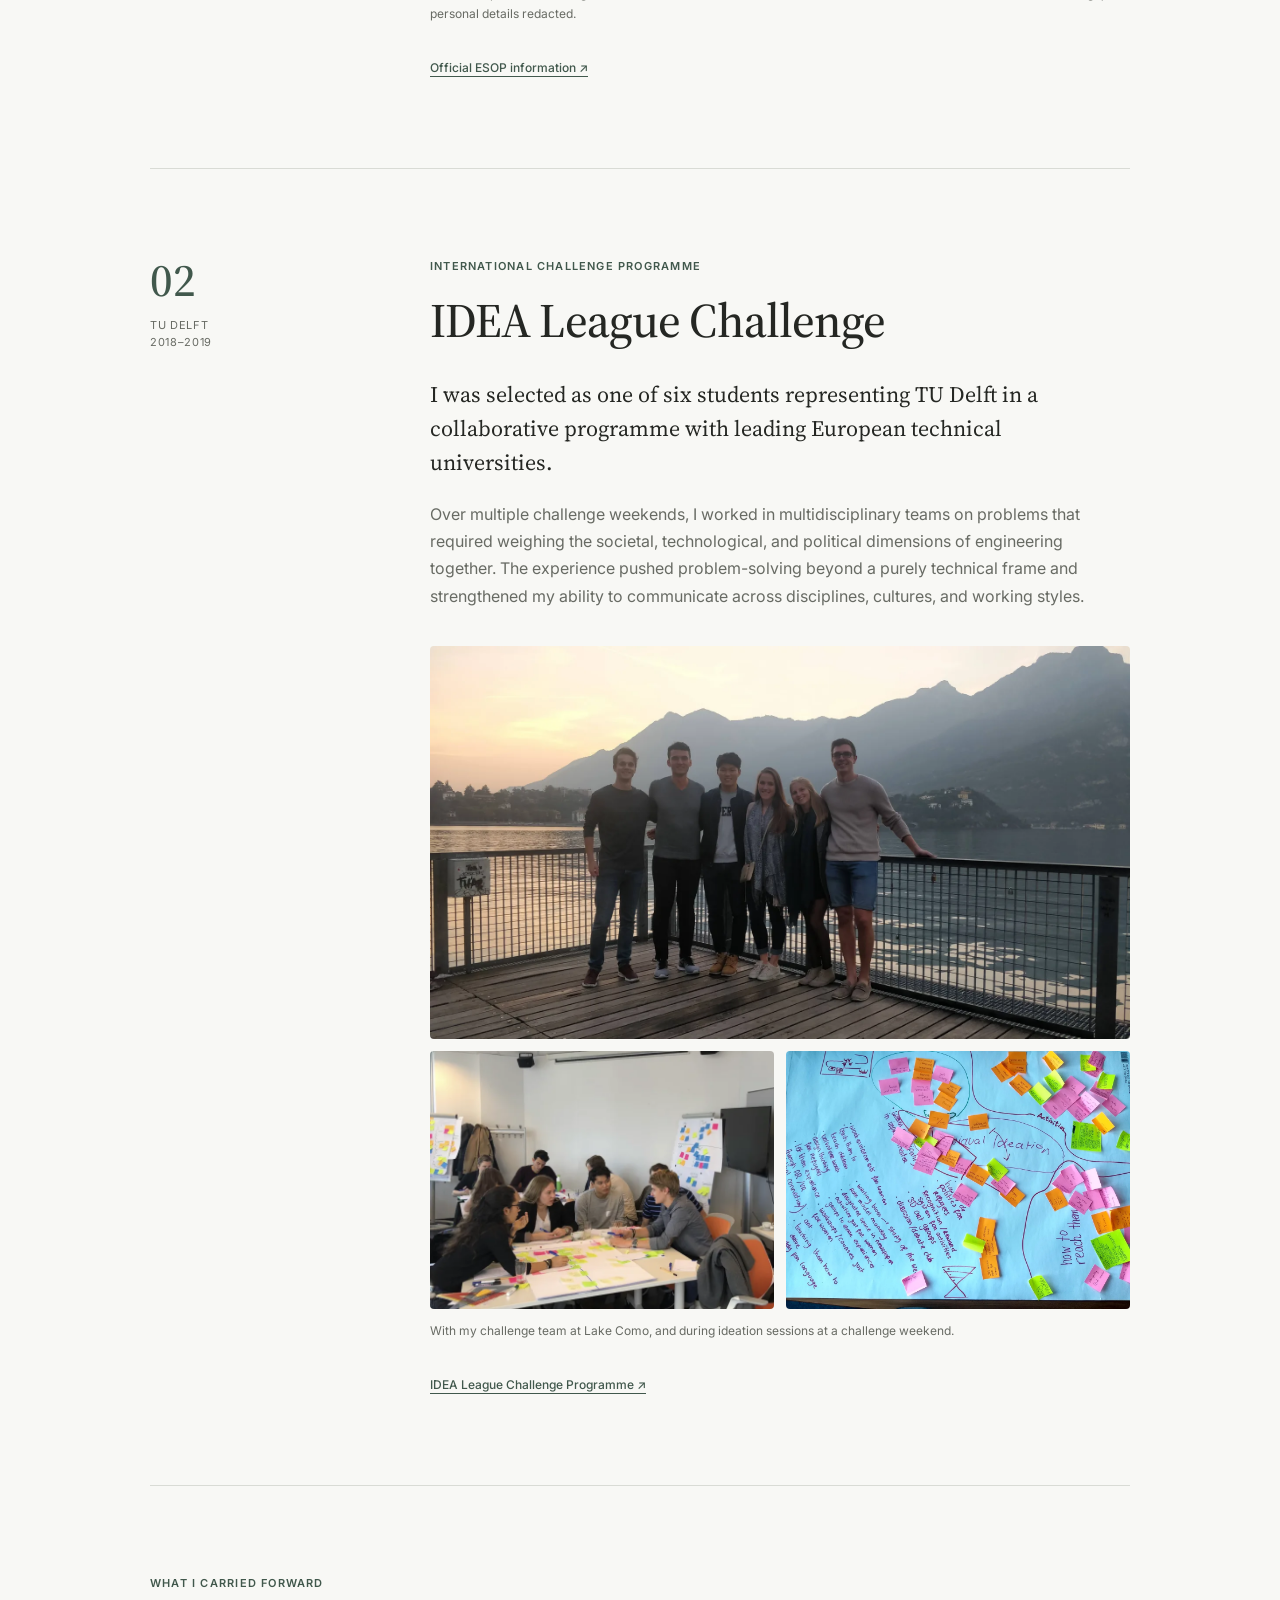
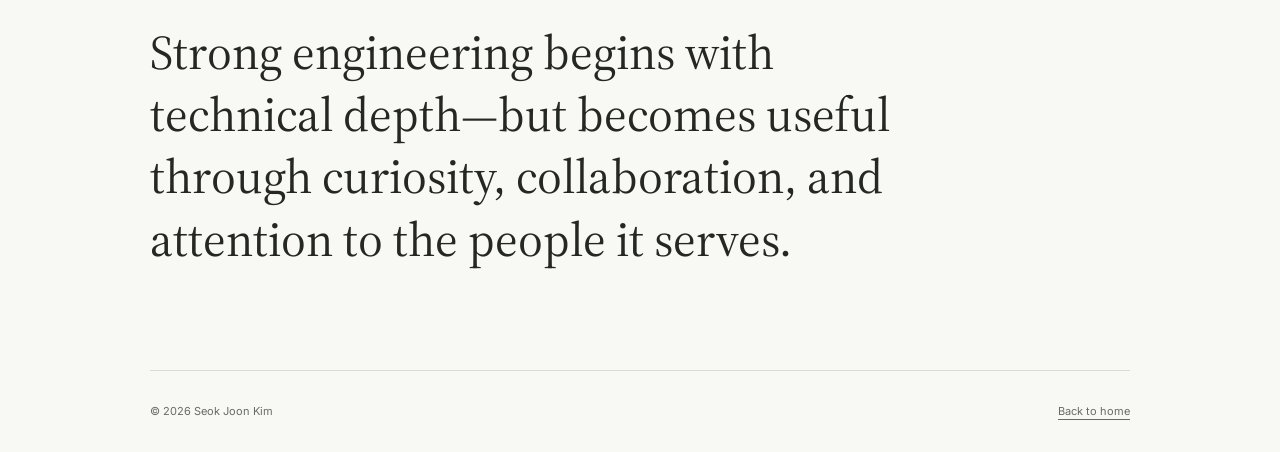
==== commit 050750e4: "Move publications after bio and add awards section to main page Awards now appear as a main-page sec" ====
--- a/awards/index.html
+++ b/awards/index.html
@@ -16,9 +16,10 @@
     <button class="menu-button" aria-expanded="false" aria-controls="site-nav">Menu</button>
     <nav id="site-nav" class="site-nav" aria-label="Primary navigation">
       <a href="../index.html#about">About</a>
+      <a href="../index.html#publications">Publications</a>
       <a href="../index.html#education">Education</a>
       <a href="../index.html#experience">Experience</a>
-      <a href="../index.html#publications">Publications</a>
+      <a href="../index.html#awards">Awards</a>
       <a href="../Curriculum_Vitae_Robotics_2024.pdf" target="_blank" rel="noreferrer">CV</a>
     </nav>
   </header>
--- a/styles.css
+++ b/styles.css
@@ -366,3 +366,4 @@
 .award-docs img { aspect-ratio: auto; object-fit: contain; border: 1px solid var(--line); border-radius: 2px; }
 @media (max-width: 720px) { .award-docs { grid-template-columns: 1fr; } }
 .award-gallery a { display: block; }
+.figure-grid-compact { max-width: 460px; align-items: start; }
